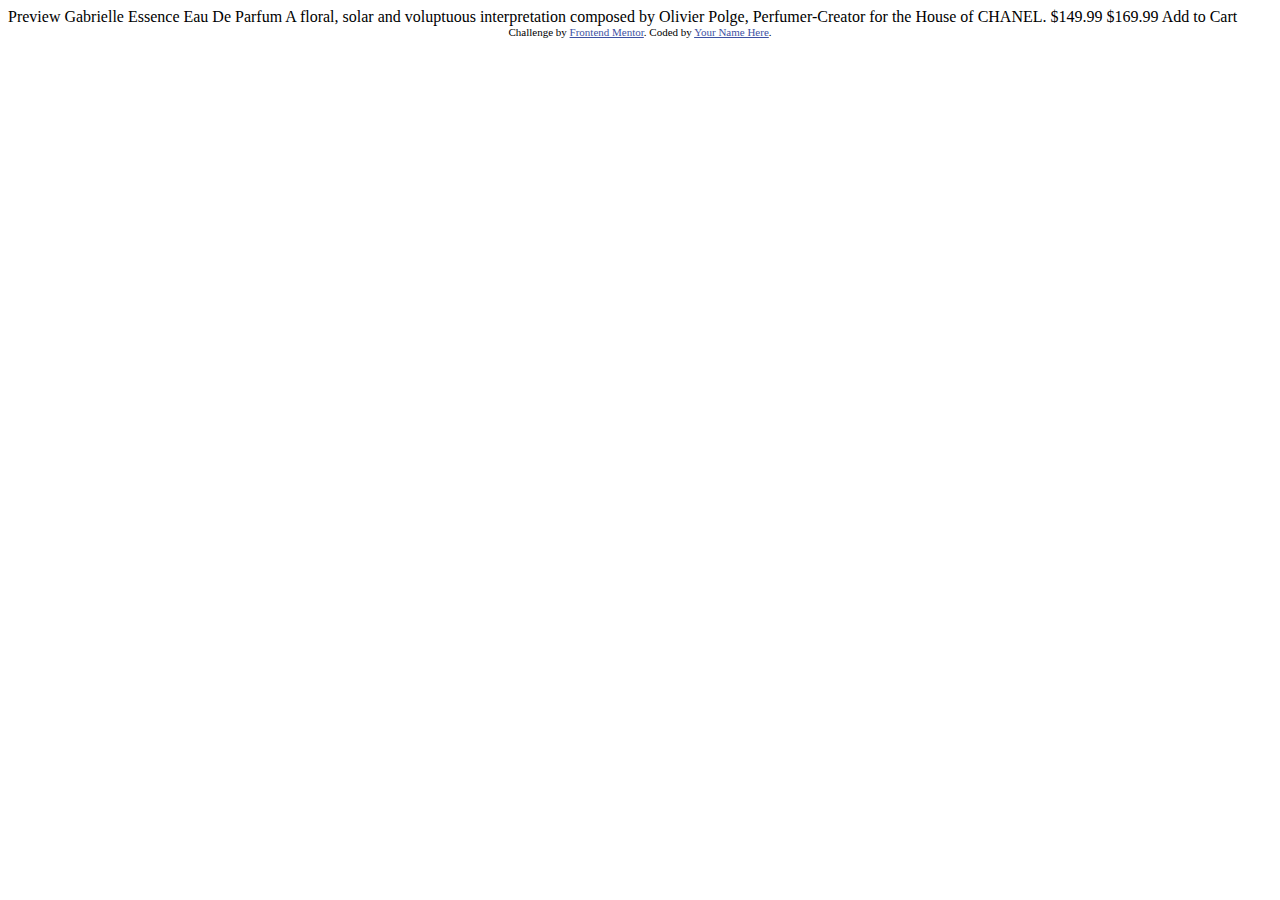
==== product-preview-card-component-main/index.html @ 547708f2 "Initial commit" ====
<!DOCTYPE html>
<html lang="en">
<head>
  <meta charset="UTF-8">
  <meta name="viewport" content="width=device-width, initial-scale=1.0"> <!-- displays site properly based on user's device -->

  <link rel="icon" type="image/png" sizes="32x32" href="./images/favicon-32x32.png">
  
  <title>Frontend Mentor | Product preview card component</title>

  <!-- Feel free to remove these styles or customise in your own stylesheet 👍 -->
  <style>
    .attribution { font-size: 11px; text-align: center; }
    .attribution a { color: hsl(228, 45%, 44%); }
  </style>
</head>
<body>

  Preview

  Gabrielle Essence Eau De Parfum

  A floral, solar and voluptuous interpretation composed by Olivier Polge, 
  Perfumer-Creator for the House of CHANEL.

  $149.99
  $169.99

  Add to Cart
  
  <div class="attribution">
    Challenge by <a href="https://www.frontendmentor.io?ref=challenge" target="_blank">Frontend Mentor</a>. 
    Coded by <a href="#">Your Name Here</a>.
  </div>
</body>
</html>
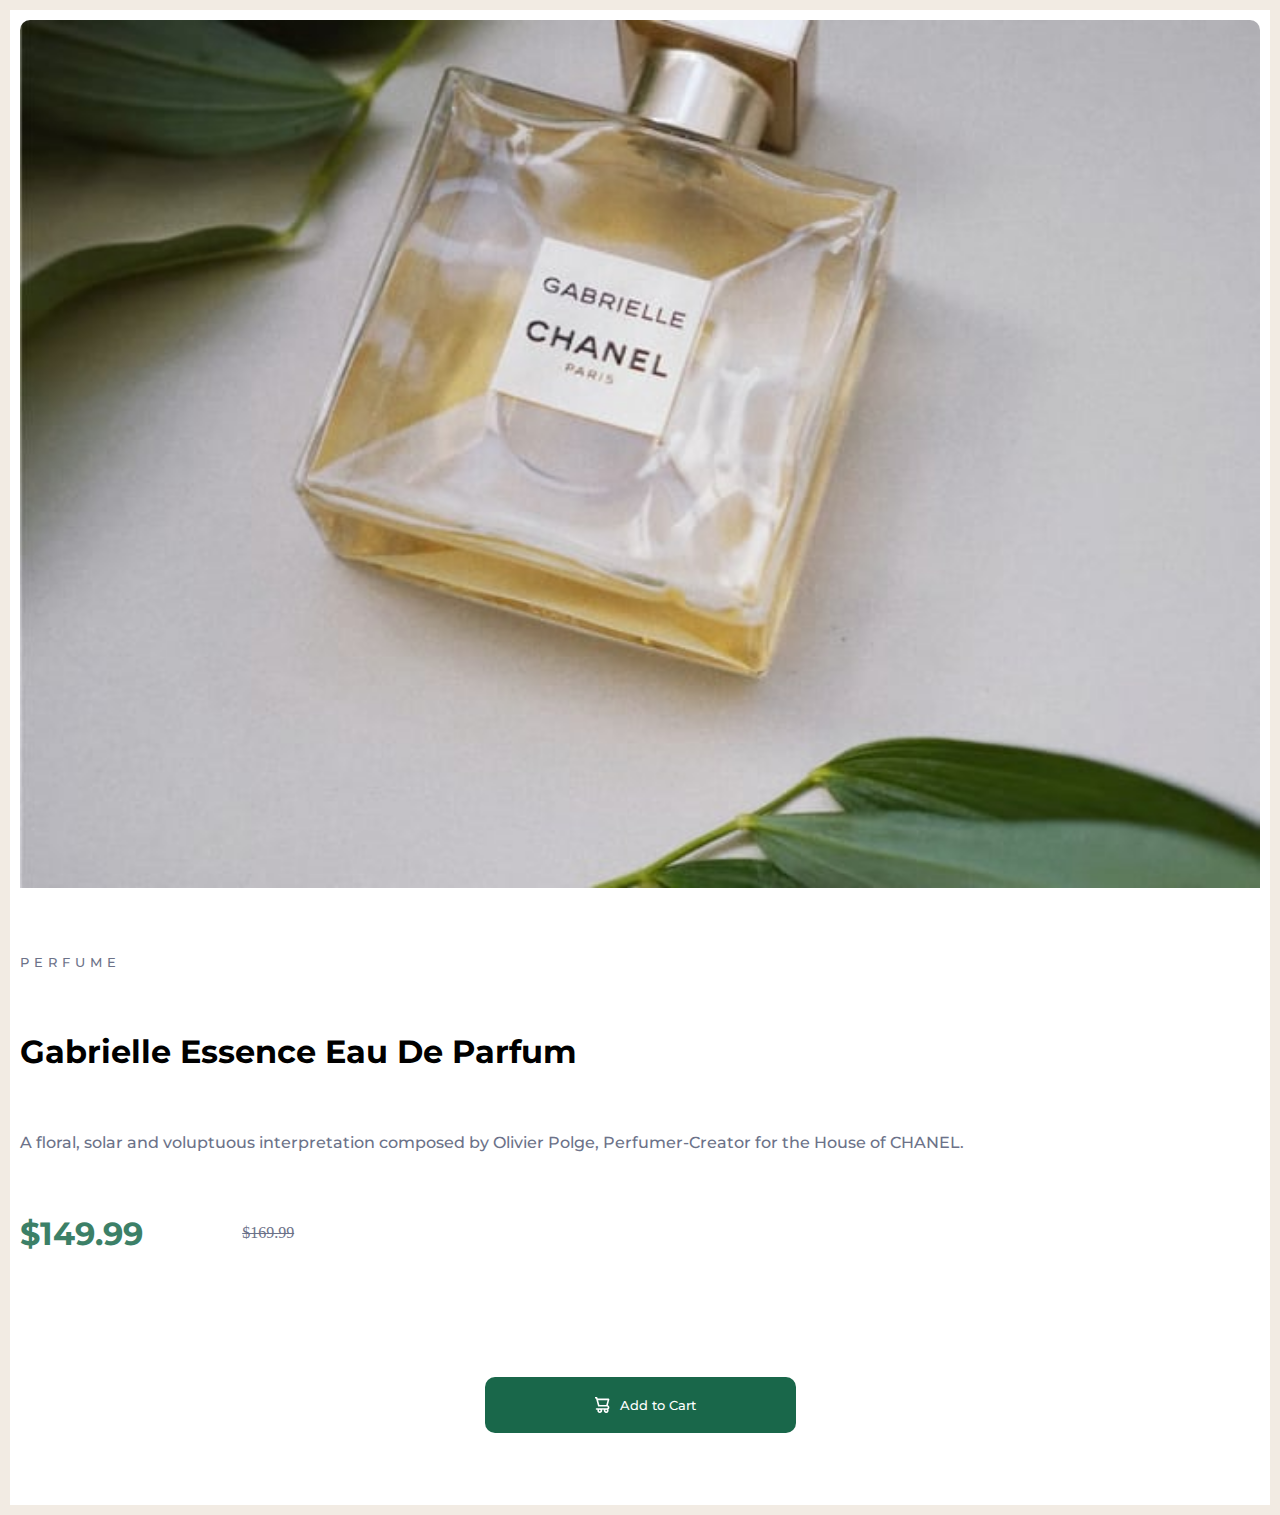
==== commit b6569246: "Index e Css prontos" ====
--- a/product-preview-card-component-main/index.html
+++ b/product-preview-card-component-main/index.html
@@ -3,10 +3,16 @@
 <head>
   <meta charset="UTF-8">
   <meta name="viewport" content="width=device-width, initial-scale=1.0"> <!-- displays site properly based on user's device -->
-
+  <link rel="preconnect" href="https://fonts.googleapis.com">
+  <link rel="preconnect" href="https://fonts.gstatic.com" crossorigin>
+  <link href="https://fonts.googleapis.com/css2?family=Montserrat:wght@500&display=swap" rel="stylesheet">
+  <link rel="preconnect" href="https://fonts.googleapis.com">
+  <link rel="preconnect" href="https://fonts.gstatic.com" crossorigin>
+  <link href="https://fonts.googleapis.com/css2?family=Montserrat:wght@500&display=swap" rel="stylesheet">
   <link rel="icon" type="image/png" sizes="32x32" href="./images/favicon-32x32.png">
   
   <title>Frontend Mentor | Product preview card component</title>
+  <link rel="stylesheet" href="style.css"/>
 
   <!-- Feel free to remove these styles or customise in your own stylesheet 👍 -->
   <style>
@@ -15,22 +21,37 @@
   </style>
 </head>
 <body>
+  <div class="container">
+    <div class="container-card">
+      <div>
+        <img class="perfume" src="images/image-product-mobile.jpg" alt=""> 
+      </div>
+      <h5>PERFUME</h5>
 
-  Preview
+     <h1 class="nome">Gabrielle Essence Eau De Parfum</h1> 
 
-  Gabrielle Essence Eau De Parfum
+      <p>A floral, solar and voluptuous interpretation composed by Olivier Polge, 
+      Perfumer-Creator for the House of CHANEL.</p>
 
-  A floral, solar and voluptuous interpretation composed by Olivier Polge, 
-  Perfumer-Creator for the House of CHANEL.
+        <div class="valores">
+          <h1 class="v">$149.99</h1>
+          <div class="f">$169.99</div>
+        </div>
+        <div class="btn-personalize">
 
-  $149.99
-  $169.99
+          <button>  
+            <svg width="15" height="16" xmlns="http://www.w3.org/2000/svg"><path d="M14.383 10.388a2.397 2.397 0 0 0-1.518-2.222l1.494-5.593a.8.8 0 0 0-.144-.695.8.8 0 0 0-.631-.28H2.637L2.373.591A.8.8 0 0 0 1.598 0H0v1.598h.983l1.982 7.4a.8.8 0 0 0 .799.59h8.222a.8.8 0 0 1 0 1.599H1.598a.8.8 0 1 0 0 1.598h.943a2.397 2.397 0 1 0 4.507 0h1.885a2.397 2.397 0 1 0 4.331-.376 2.397 2.397 0 0 0 1.12-2.021ZM11.26 7.99H4.395L3.068 3.196h9.477L11.26 7.991Zm-6.465 6.392a.8.8 0 1 1 0-1.598.8.8 0 0 1 0 1.598Zm6.393 0a.8.8 0 1 1 0-1.598.8.8 0 0 1 0 1.598Z" fill="#FFF"/></svg>
+            <p class="btn-color">Add to Cart</p>      
+          </button>
+        
+       </div>
+      
+       <!--<div class="attribution">
+        Challenge by <a href="https://www.frontendmentor.io?ref=challenge" target="_blank">Frontend Mentor</a>. 
+        Coded by <a href="#">Your Name Here</a>.
+      </div>-->
+    </div>
+  </div> 
 
-  Add to Cart
-  
-  <div class="attribution">
-    Challenge by <a href="https://www.frontendmentor.io?ref=challenge" target="_blank">Frontend Mentor</a>. 
-    Coded by <a href="#">Your Name Here</a>.
-  </div>
 </body>
 </html>--- a/product-preview-card-component-main/style.css
+++ b/product-preview-card-component-main/style.css
@@ -0,0 +1,95 @@
+* {
+    margin: 0;
+    padding: 0;
+}
+.container {
+    padding: 10px;
+    background-color:hsl(30, 38%, 92%);
+}
+.container-card{
+    padding: 10px;
+    background-color:hsl(0, 0%, 100%);
+}
+
+h5 {
+    font-weight: 500;
+    font-family: 'Montserrat', sans-serif;
+    letter-spacing: 5px;
+    color:  hsl(228, 12%, 48%);
+    padding: 5% 0% 5% 0%;
+
+}
+p {
+    font-weight: 500;
+    font-family: 'Montserrat', sans-serif;
+    color: hsl(228, 12%, 48%);
+}
+
+.valores {
+    display: flex;
+    padding: 5% 0% 5% 0%;
+}
+
+.v {
+    color:hsl(158, 36%, 37%); 
+    font-weight: 700;
+    font-family: 'Montserrat', sans-serif;
+}
+
+.f {
+    text-decoration: line-through;
+    color: hsl(228, 12%, 48%);
+    display: flex;
+    align-items: center;
+    justify-content: center;
+    padding-left: 8%;
+}
+
+.perfume {
+	border-radius: 10px 10px 0px 0px;
+    width: 100%;
+}
+
+.nome{
+    padding: 0% 0% 5% 0%;
+    font-weight: 700;
+    font-family: 'Montserrat', sans-serif;
+}
+
+/*PROPRIEDADES DO BOTÃO*/
+.btn-personalize {
+    display: flex;
+    justify-content: center;
+    padding: 5% 0% 5% 0%;
+}
+
+button {
+
+    display: flex;
+    align-items: center;
+	border-radius: 10px 10px 10px 10px;
+    background-color:hsl(158, 61%, 25%);
+    border: none;
+    padding: 10px 100px;
+}
+button:hover{
+    color:white;
+    background-color: hsl(158, 96%, 18%);
+}
+
+.btn-color {
+    color:hsl(0, 0%, 100%);
+}
+
+svg {
+    padding: 10px;
+}
+
+
+/*PROPRIEDADES RESPONSIVAS*/
+
+@media (max-width: 320px) {
+        .container {
+            background-color: aqua;
+        }
+   }
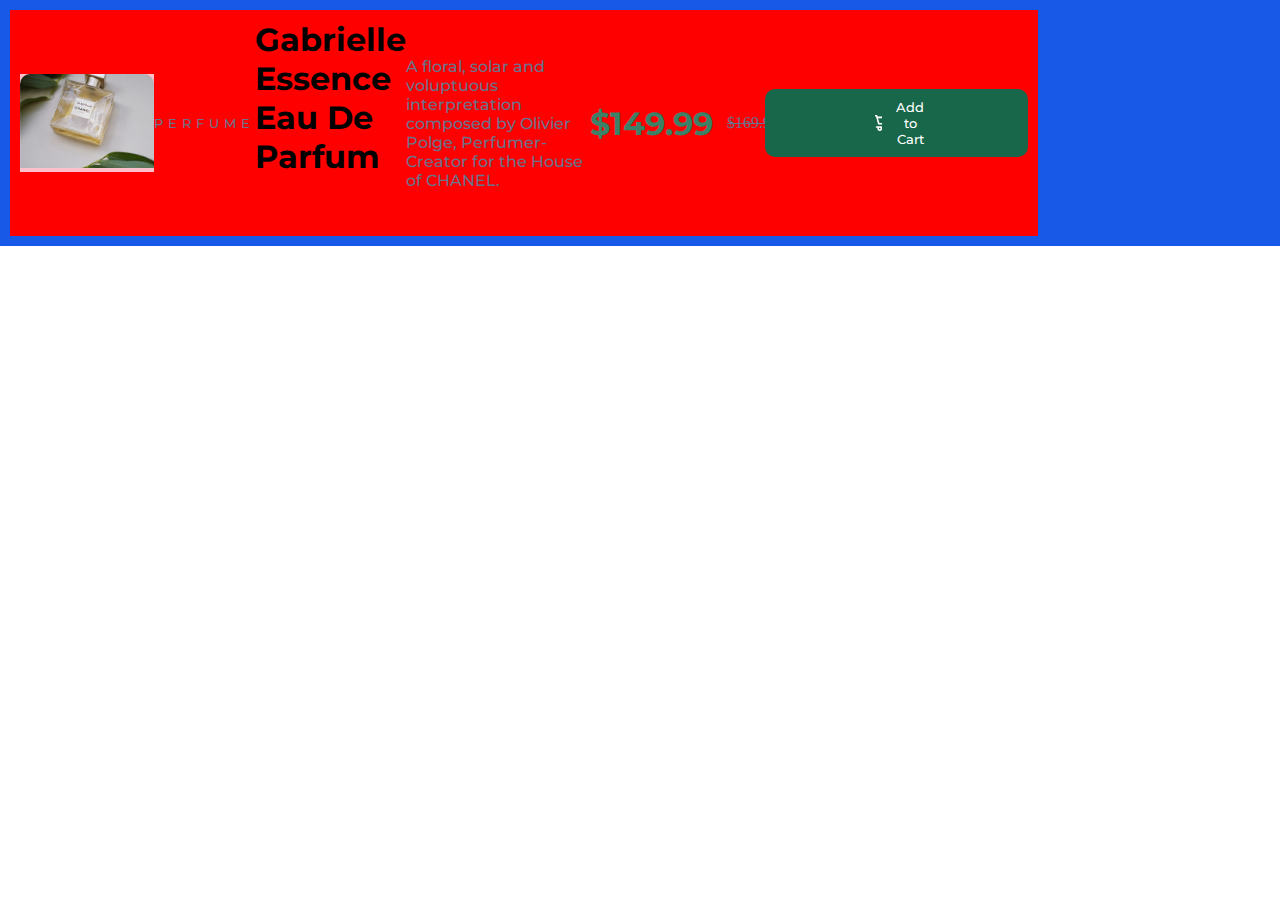
==== commit 39285354: "index e css" ====
--- a/product-preview-card-component-main/index.html
+++ b/product-preview-card-component-main/index.html
@@ -23,7 +23,7 @@
 <body>
   <div class="container">
     <div class="container-card">
-      <div>
+      <div class="card-img">
         <img class="perfume" src="images/image-product-mobile.jpg" alt=""> 
       </div>
       <h5>PERFUME</h5>
--- a/product-preview-card-component-main/style.css
+++ b/product-preview-card-component-main/style.css
@@ -86,10 +86,24 @@
 }
 
 
-/*PROPRIEDADES RESPONSIVAS*/
+/*PROPRIEDADES RESPONSIVAS DESKTOP*/
 
-@media (max-width: 320px) {
-        .container {
-            background-color: aqua;
-        }
-   }
+@media (min-width: 1024px) {
+    .container {
+        background-color:hsl(221, 81%, 50%);
+    }
+    .container-card {
+        display: flex;
+        background-color: red;
+        width: 80%;
+        align-items: center;
+    }
+    .card-img{
+        background-color: pink;
+    }
+    
+    .card-info{
+        
+        background-color: rgb(186, 224, 15);
+    }
+}
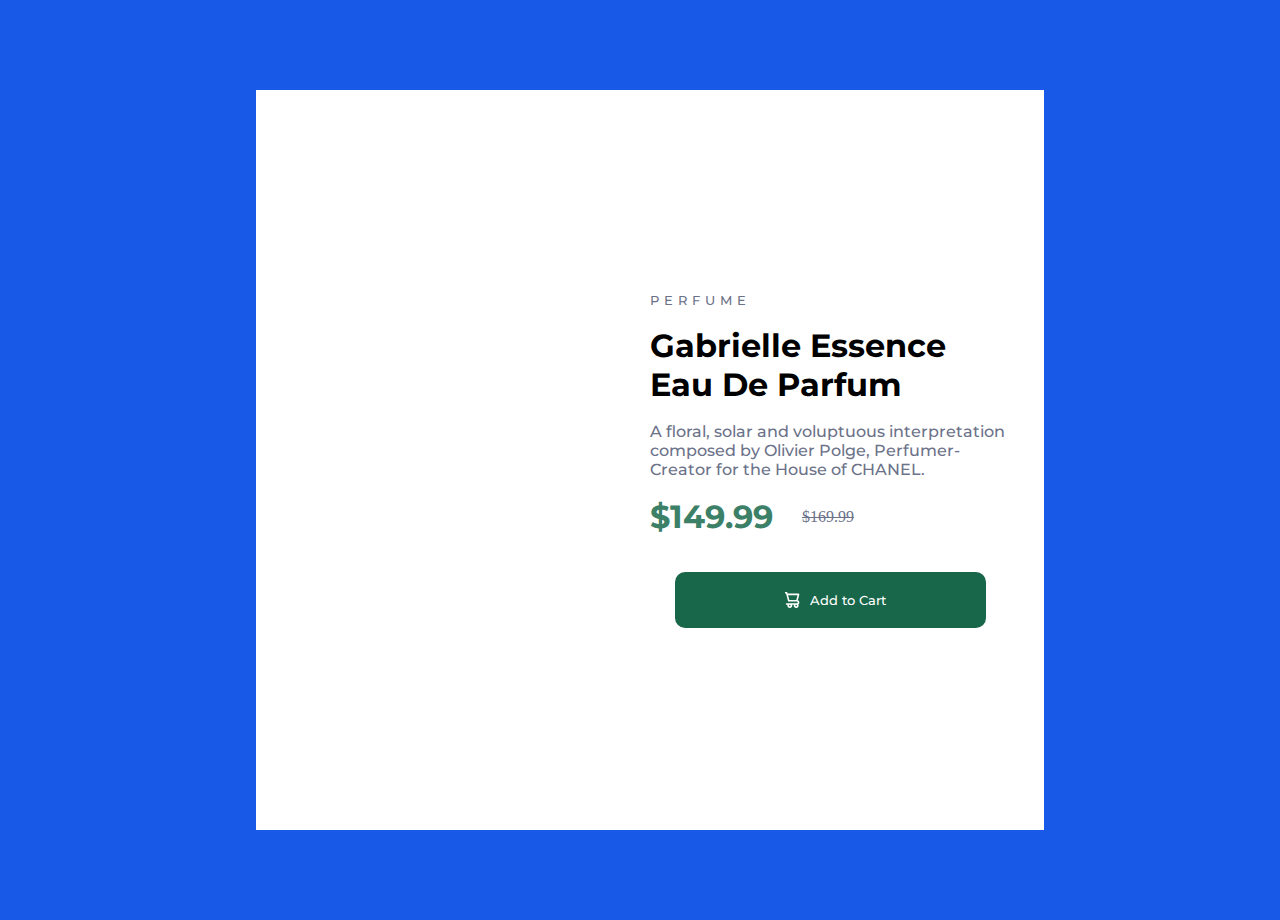
==== commit 7eb5e08e: "Atualizações" ====
--- a/product-preview-card-component-main/index.html
+++ b/product-preview-card-component-main/index.html
@@ -23,26 +23,28 @@
 <body>
   <div class="container">
     <div class="container-card">
-      <div class="card-img">
+      <div class="card-foto">
         <img class="perfume" src="images/image-product-mobile.jpg" alt=""> 
       </div>
-      <h5>PERFUME</h5>
+        <div class="card-geral-info">
+          <h5>PERFUME</h5>
 
-     <h1 class="nome">Gabrielle Essence Eau De Parfum</h1> 
+          <h1 class="nome">Gabrielle Essence Eau De Parfum</h1> 
 
-      <p>A floral, solar and voluptuous interpretation composed by Olivier Polge, 
-      Perfumer-Creator for the House of CHANEL.</p>
+          <p>A floral, solar and voluptuous interpretation composed by Olivier Polge, 
+              Perfumer-Creator for the House of CHANEL.</p>
 
-        <div class="valores">
-          <h1 class="v">$149.99</h1>
-          <div class="f">$169.99</div>
+            <div class="valores">
+              <h1 class="v">$149.99</h1>
+              <div class="f">$169.99</div>
+            </div>
+            <div class="btn-personalize">
+
+              <button>  
+                <svg width="15" height="16" xmlns="http://www.w3.org/2000/svg"><path d="M14.383 10.388a2.397 2.397 0 0 0-1.518-2.222l1.494-5.593a.8.8 0 0 0-.144-.695.8.8 0 0 0-.631-.28H2.637L2.373.591A.8.8 0 0 0 1.598 0H0v1.598h.983l1.982 7.4a.8.8 0 0 0 .799.59h8.222a.8.8 0 0 1 0 1.599H1.598a.8.8 0 1 0 0 1.598h.943a2.397 2.397 0 1 0 4.507 0h1.885a2.397 2.397 0 1 0 4.331-.376 2.397 2.397 0 0 0 1.12-2.021ZM11.26 7.99H4.395L3.068 3.196h9.477L11.26 7.991Zm-6.465 6.392a.8.8 0 1 1 0-1.598.8.8 0 0 1 0 1.598Zm6.393 0a.8.8 0 1 1 0-1.598.8.8 0 0 1 0 1.598Z" fill="#FFF"/></svg>
+                <p class="btn-color">Add to Cart</p>      
+            </button>
         </div>
-        <div class="btn-personalize">
-
-          <button>  
-            <svg width="15" height="16" xmlns="http://www.w3.org/2000/svg"><path d="M14.383 10.388a2.397 2.397 0 0 0-1.518-2.222l1.494-5.593a.8.8 0 0 0-.144-.695.8.8 0 0 0-.631-.28H2.637L2.373.591A.8.8 0 0 0 1.598 0H0v1.598h.983l1.982 7.4a.8.8 0 0 0 .799.59h8.222a.8.8 0 0 1 0 1.599H1.598a.8.8 0 1 0 0 1.598h.943a2.397 2.397 0 1 0 4.507 0h1.885a2.397 2.397 0 1 0 4.331-.376 2.397 2.397 0 0 0 1.12-2.021ZM11.26 7.99H4.395L3.068 3.196h9.477L11.26 7.991Zm-6.465 6.392a.8.8 0 1 1 0-1.598.8.8 0 0 1 0 1.598Zm6.393 0a.8.8 0 1 1 0-1.598.8.8 0 0 1 0 1.598Z" fill="#FFF"/></svg>
-            <p class="btn-color">Add to Cart</p>      
-          </button>
         
        </div>
       
--- a/product-preview-card-component-main/style.css
+++ b/product-preview-card-component-main/style.css
@@ -50,6 +50,10 @@
     width: 100%;
 }
 
+.perfume-desktop{
+    display: none;
+}
+
 .nome{
     padding: 0% 0% 5% 0%;
     font-weight: 700;
@@ -90,16 +94,33 @@
 
 @media (min-width: 1024px) {
     .container {
+        display: flex;
+        align-items: center;
+        justify-content: center;
+        width: 100%;
+        height: 100vh;
         background-color:hsl(221, 81%, 50%);
     }
     .container-card {
         display: flex;
-        background-color: red;
-        width: 80%;
         align-items: center;
+        width: 60%;
+        height: 80%;
     }
-    .card-img{
-        background-color: pink;
+    .card-foto{
+        width: 50%;
+        height: 100%;
+        
+        border-radius: 5% 0% 0% 5%;
+    }
+    .perfume{ /*medidas da img - preencher a div card foto*/
+        display: none;             
+        
+    }
+
+    .card-geral-info {
+        width: 50%;
+        padding: 3%;
     }
     
     .card-info{
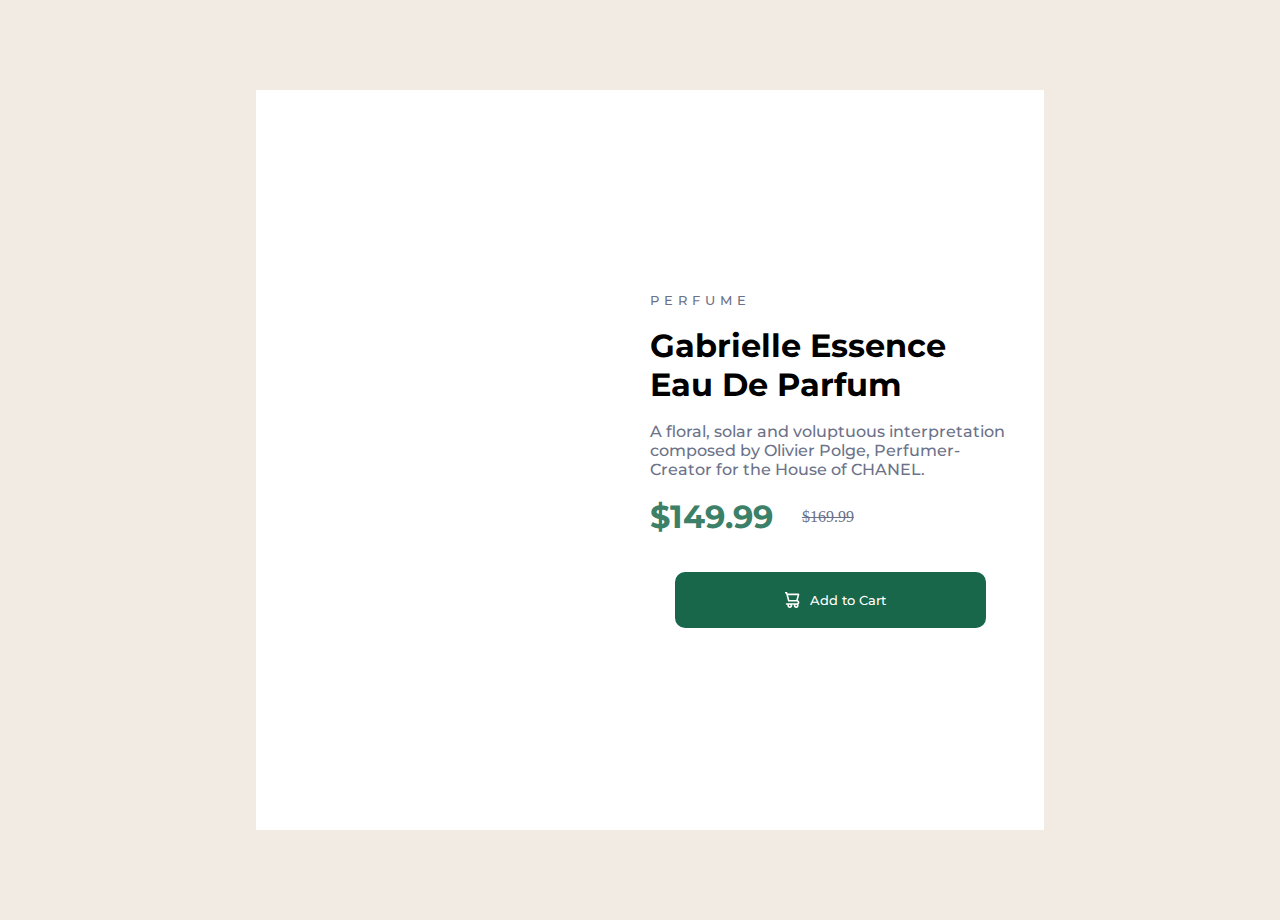
==== commit bcf4062b: "teste com imagens aleatorias" ====
--- a/product-preview-card-component-main/index.html
+++ b/product-preview-card-component-main/index.html
@@ -25,6 +25,7 @@
     <div class="container-card">
       <div class="card-foto">
         <img class="perfume" src="images/image-product-mobile.jpg" alt=""> 
+        <img class="perfume-desktop" src="images/image-product-desktop.jpg" alt=""> 
       </div>
         <div class="card-geral-info">
           <h5>PERFUME</h5>
--- a/product-preview-card-component-main/style.css
+++ b/product-preview-card-component-main/style.css
@@ -99,7 +99,7 @@
         justify-content: center;
         width: 100%;
         height: 100vh;
-        background-color:hsl(221, 81%, 50%);
+        background-color:hsl(30, 38%, 92%);
     }
     .container-card {
         display: flex;
@@ -110,12 +110,11 @@
     .card-foto{
         width: 50%;
         height: 100%;
-        
         border-radius: 5% 0% 0% 5%;
+        background-image: url(images/banner.jpg);
     }
-    .perfume{ /*medidas da img - preencher a div card foto*/
-        display: none;             
-        
+    .perfume{ /*Não aparecer a imagem mobile*/
+        display: none;
     }
 
     .card-geral-info {
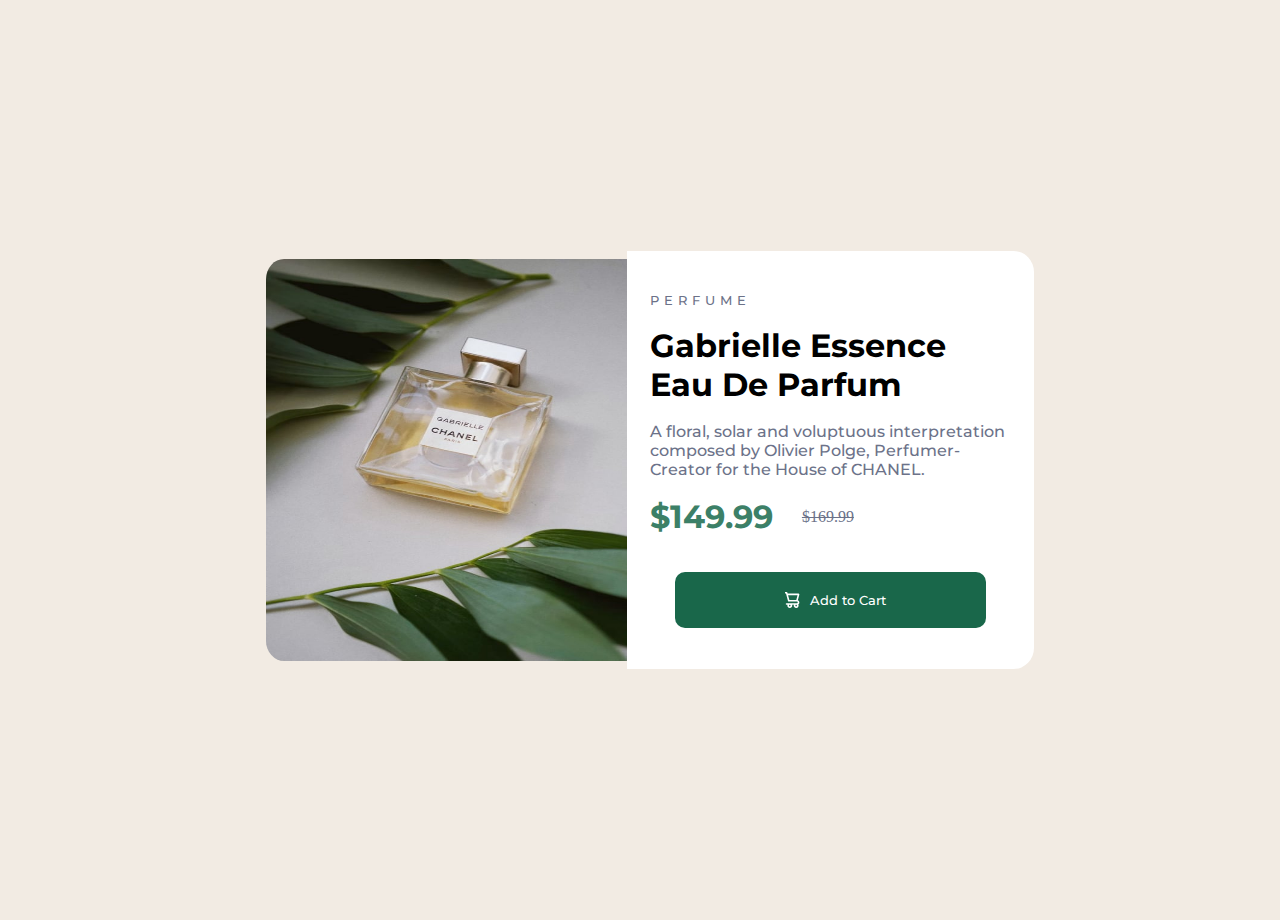
==== commit c6df9e56: "Atualização de Codigos" ====
--- a/product-preview-card-component-main/index.html
+++ b/product-preview-card-component-main/index.html
@@ -23,10 +23,10 @@
 <body>
   <div class="container">
     <div class="container-card">
-      <div class="card-foto">
+      
         <img class="perfume" src="images/image-product-mobile.jpg" alt=""> 
         <img class="perfume-desktop" src="images/image-product-desktop.jpg" alt=""> 
-      </div>
+      
         <div class="card-geral-info">
           <h5>PERFUME</h5>
 
--- a/product-preview-card-component-main/style.css
+++ b/product-preview-card-component-main/style.css
@@ -2,10 +2,12 @@
     margin: 0;
     padding: 0;
 }
+
 .container {
     padding: 10px;
     background-color:hsl(30, 38%, 92%);
 }
+
 .container-card{
     padding: 10px;
     background-color:hsl(0, 0%, 100%);
@@ -19,6 +21,7 @@
     padding: 5% 0% 5% 0%;
 
 }
+
 p {
     font-weight: 500;
     font-family: 'Montserrat', sans-serif;
@@ -50,11 +53,11 @@
     width: 100%;
 }
 
-.perfume-desktop{
+.perfume-desktop {
     display: none;
 }
 
-.nome{
+.nome {
     padding: 0% 0% 5% 0%;
     font-weight: 700;
     font-family: 'Montserrat', sans-serif;
@@ -76,7 +79,8 @@
     border: none;
     padding: 10px 100px;
 }
-button:hover{
+
+button:hover {
     color:white;
     background-color: hsl(158, 96%, 18%);
 }
@@ -101,29 +105,33 @@
         height: 100vh;
         background-color:hsl(30, 38%, 92%);
     }
+
     .container-card {
         display: flex;
         align-items: center;
         width: 60%;
         height: 80%;
+        background-color:hsl(30, 38%, 92%);
     }
-    .card-foto{
-        width: 50%;
-        height: 100%;
-        border-radius: 5% 0% 0% 5%;
-        background-image: url(images/banner.jpg);
-    }
-    .perfume{ /*Não aparecer a imagem mobile*/
+       
+    .perfume { /*Não aparecer a imagem mobile*/
         display: none;
     }
 
+    .perfume-desktop {
+        width: 50%;
+        height: 402px;
+        border-radius: 5% 0% 0% 5%;
+        display:block;
+        background-image: url(images/image-product-desktop.jpg);
+    }
+    
     .card-geral-info {
         width: 50%;
         padding: 3%;
+        background-color: white;
+        border-radius: 0% 5% 5% 0%;
+
     }
     
-    .card-info{
-        
-        background-color: rgb(186, 224, 15);
-    }
-}
+}